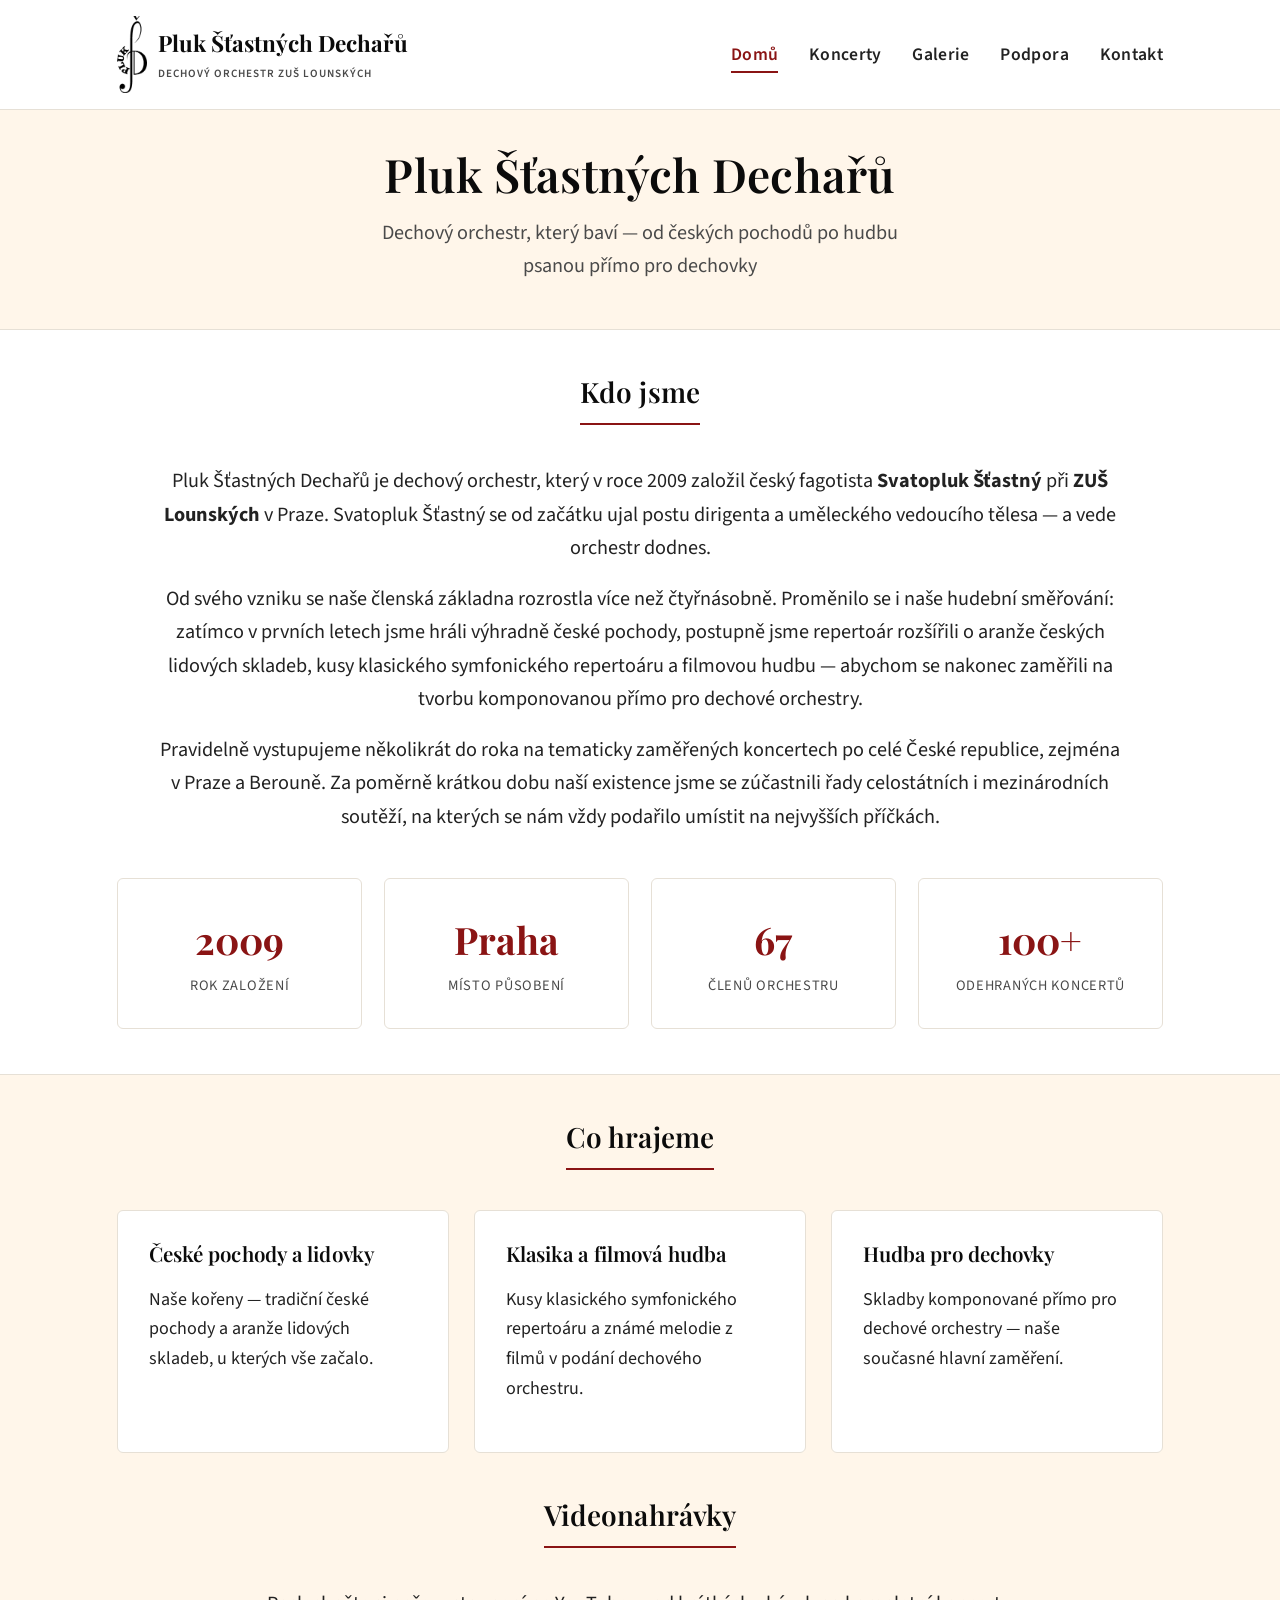
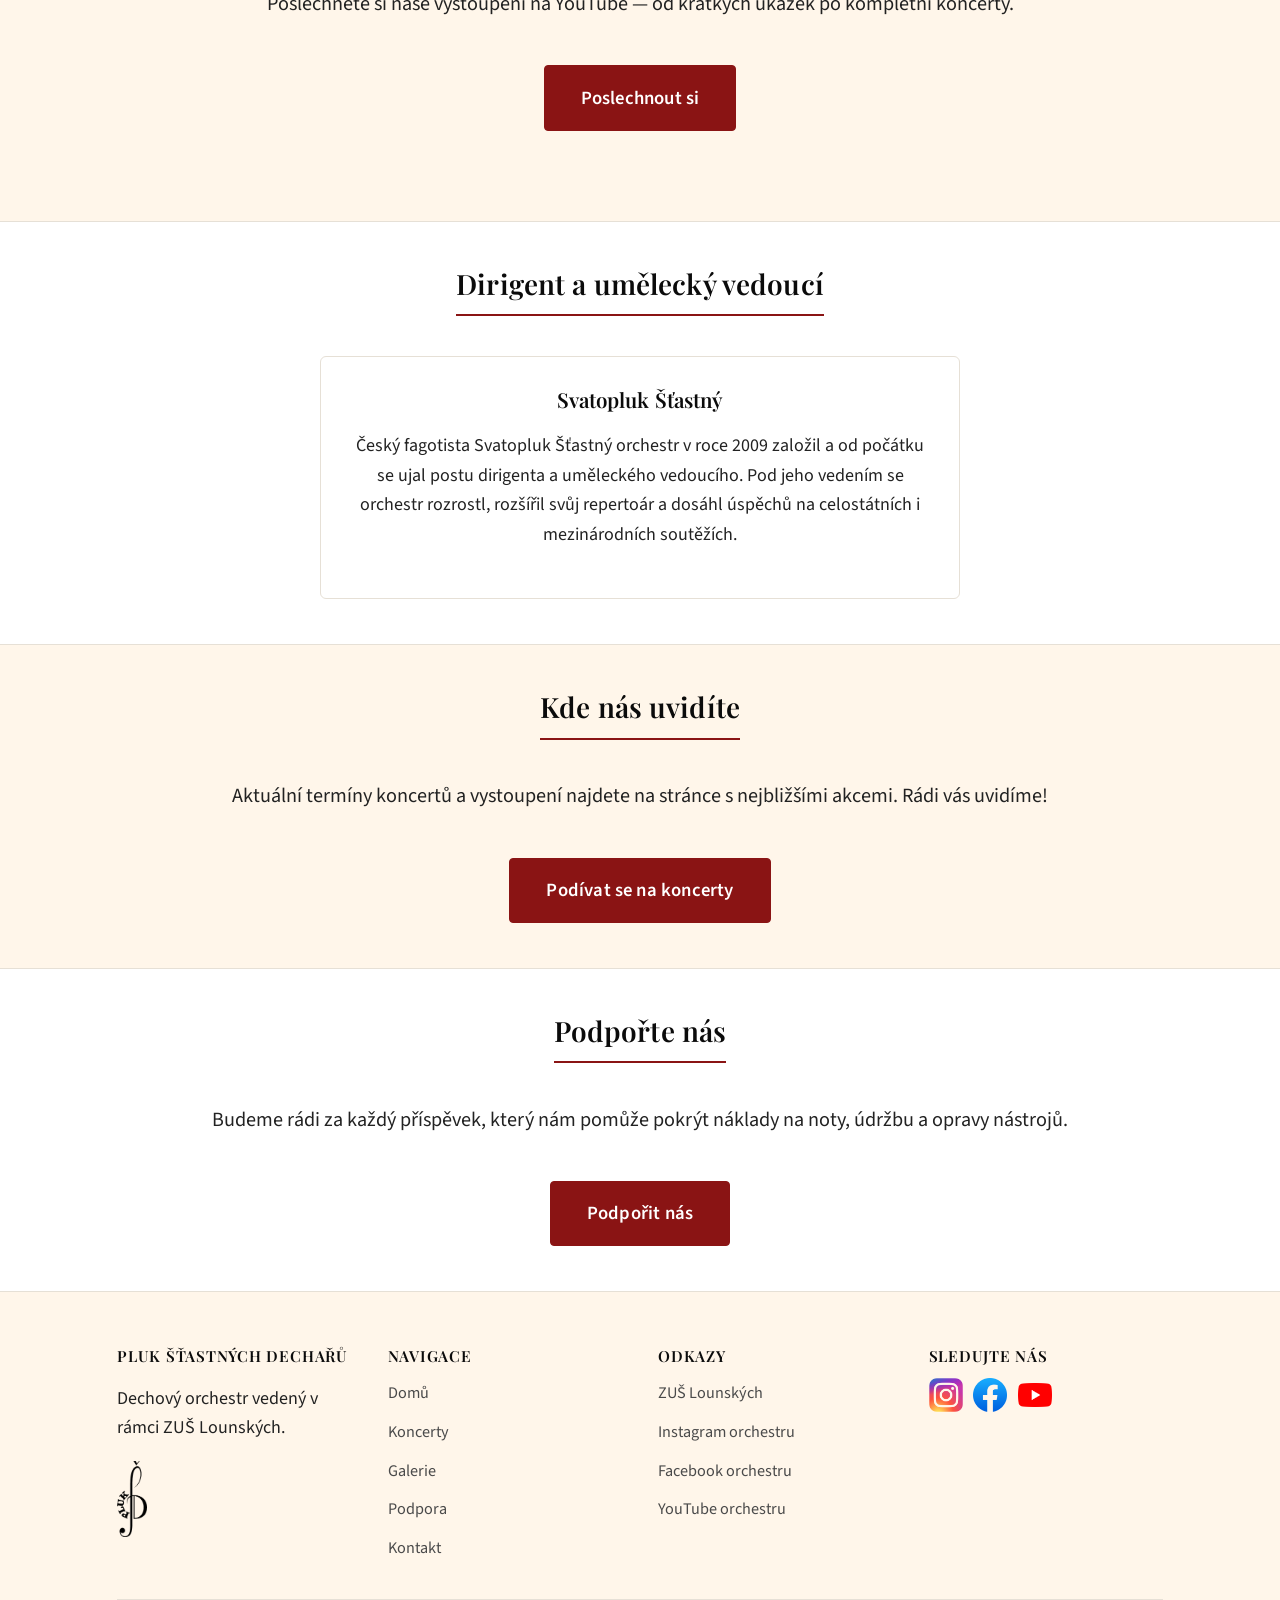
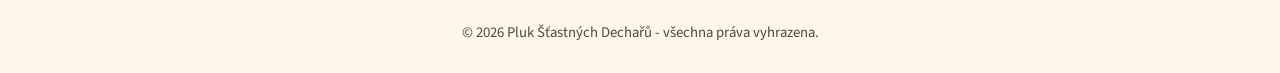
==== index.html @ f194db6c "init commit" ====
<!DOCTYPE html>
<html lang="cs">
<head>
<meta charset="UTF-8">
<meta name="viewport" content="width=device-width, initial-scale=1.0">
<title>Pluk Šťastných Dechařů — dechový orchestr</title>
<meta name="description" content="Pluk Šťastných Dechařů je dechový orchestr vedený v rámci ZUŠ Lounských. Podívejte se na naše koncerty, fotogalerii a podpořte nás.">
<link rel="preconnect" href="https://fonts.googleapis.com">
<link href="https://fonts.googleapis.com/css2?family=Playfair+Display:wght@600;700&family=Source+Sans+Pro:wght@400;600;700&display=swap" rel="stylesheet">
<link rel="stylesheet" href="css/style.css">
<link rel="icon" href="img/icon/favicon_psd.png">
</head>
<body>

<header class="site-header">
  <div class="nav-wrap">
    <a href="index.html" class="brand">
      <img src="img/icon/logo_psd.png" alt="Pluk Šťastných Dechařů" class="brand-logo">
      <span>Pluk Šťastných Dechařů<small>Dechový orchestr ZUŠ Lounských</small></span>
    </a>
    <button class="menu-toggle" aria-label="Otevřít menu" aria-expanded="false">☰</button>
    <nav class="main-nav">
      <ul>
        <li><a href="index.html" class="active">Domů</a></li>
        <li><a href="koncerty.html">Koncerty</a></li>
        <li><a href="galerie.html">Galerie</a></li>
        <li><a href="podpora.html">Podpora</a></li>
        <li><a href="kontakt.html">Kontakt</a></li>
      </ul>
    </nav>
  </div>
</header>

<main>

  <section class="hero">
    <h1>Pluk Šťastných Dechařů</h1>
    <p class="subtitle">Dechový orchestr, který baví — od českých pochodů po hudbu psanou přímo pro dechovky</p>
  </section>

  <section>
    <div class="container">
      <h2 class="section-title">Kdo jsme</h2>
      <p class="lead">
        Pluk Šťastných Dechařů je dechový orchestr, který v roce 2009 založil
        český fagotista <strong>Svatopluk Šťastný</strong> při <strong>ZUŠ Lounských</strong>
        v Praze. Svatopluk Šťastný se od začátku ujal postu dirigenta a uměleckého
        vedoucího tělesa — a vede orchestr dodnes.
      </p>
      <p class="lead">
        Od svého vzniku se naše členská základna rozrostla více než čtyřnásobně.
        Proměnilo se i naše hudební směřování: zatímco v prvních letech jsme
        hráli výhradně české pochody, postupně jsme repertoár rozšířili o aranže
        českých lidových skladeb, kusy klasického symfonického repertoáru
        a filmovou hudbu — abychom se nakonec zaměřili na tvorbu komponovanou
        přímo pro dechové orchestry.
      </p>
      <p class="lead">
        Pravidelně vystupujeme několikrát do roka na tematicky zaměřených
        koncertech po celé České republice, zejména v Praze a Berouně.
        Za poměrně krátkou dobu naší existence jsme se zúčastnili řady
        celostátních i mezinárodních soutěží, na kterých se nám vždy podařilo
        umístit na nejvyšších příčkách.
      </p>

      <div class="stats-grid">
        <div class="stat-card">
          <span class="num">2009</span>
          <span class="label">Rok založení</span>
        </div>
        <div class="stat-card">
          <span class="num">Praha</span>
          <span class="label">Místo působení</span>
        </div>
        <div class="stat-card">
          <span class="num">67</span>
          <span class="label">Členů orchestru</span>
        </div>
        <div class="stat-card">
          <span class="num">100+</span>
          <span class="label">Odehraných koncertů</span>
        </div>
      </div>
    </div>
  </section>

  <section class="alt">
    <div class="container">
      <h2 class="section-title">Co hrajeme</h2>
      <div class="cards-grid">
        <div class="card">
          <h3>České pochody a lidovky</h3>
          <p>Naše kořeny — tradiční české pochody a aranže lidových skladeb, u kterých vše začalo.</p>
        </div>
        <div class="card">
          <h3>Klasika a filmová hudba</h3>
          <p>Kusy klasického symfonického repertoáru a známé melodie z filmů v podání dechového orchestru.</p>
        </div>
        <div class="card">
          <h3>Hudba pro dechovky</h3>
          <p>Skladby komponované přímo pro dechové orchestry — naše současné hlavní zaměření.</p>
        </div>
      </div>
    </div>

    <section>
    <div class="container">
      <h2 class="section-title">Videonahrávky</h2>
      <p class="lead">
        Poslechněte si naše vystoupení na YouTube — od krátkých ukázek po kompletní koncerty.
      </p>
      <div class="cta-center">
        <a href="https://www.youtube.com/@plukstastnychdecharu8950" target="_blank" class="btn">Poslechnout si</a>
      </div>
    </div>
  </section>
  </section>

  <section>
    <div class="container">
      <h2 class="section-title">Dirigent a umělecký vedoucí</h2>
      <div class="card" style="max-width:640px; margin: 2rem auto 0; text-align:center;">
        <h3>Svatopluk Šťastný</h3>
        <p>
          Český fagotista Svatopluk Šťastný orchestr v roce 2009 založil a od
          počátku se ujal postu dirigenta a uměleckého vedoucího. Pod jeho
          vedením se orchestr rozrostl, rozšířil svůj repertoár a dosáhl
          úspěchů na celostátních i mezinárodních soutěžích.
        </p>
      </div>
    </div>
  </section>

  <section class="alt">
    <div class="container">
      <h2 class="section-title">Kde nás uvidíte</h2>
      <p class="lead">
        Aktuální termíny koncertů a vystoupení najdete na stránce s nejbližšími akcemi.
        Rádi vás uvidíme!
      </p>
      <div class="cta-center">
        <a href="koncerty.html" class="btn">Podívat se na koncerty</a>
      </div>
    </div>
  </section>

  <section>
    <div class="container">
      <h2 class="section-title">Podpořte nás</h2>
      <p class="lead">
        Budeme rádi za každý příspěvek, který nám pomůže pokrýt náklady na noty, údržbu a opravy nástrojů.
      </p>
      <div class="cta-center">
        <a href="podpora.html" class="btn">Podpořit nás</a>
      </div>
    </div>
  </section>

</main>

<footer class="site-footer">
  <div class="container">
    <div class="footer-grid">
      <div>
        <h4>Pluk Šťastných Dechařů</h4>
        <p>Dechový orchestr vedený v rámci ZUŠ Lounských.</p>
        <img src="img/icon/logo_psd.png" alt="Pluk Šťastných Dechařů" class="brand-logo">
      </div>
      <div>
        <h4>Navigace</h4>
        <ul>
          <li><a href="index.html">Domů</a></li>
          <li><a href="koncerty.html">Koncerty</a></li>
          <li><a href="galerie.html">Galerie</a></li>
          <li><a href="podpora.html">Podpora</a></li>
          <li><a href="kontakt.html">Kontakt</a></li>
        </ul>
      </div>
      <div>
        <h4>Odkazy</h4>
        <ul>
          <li><a href="https://www.zuslounskych.cz" target="_blank" rel="noopener">ZUŠ Lounských</a></li>
          <li><a href="https://www.instagram.com/plukstastnychdecharu" target="_blank" rel="noopener">Instagram orchestru</a></li>
          <li><a href="https://www.facebook.com/stastnypluk" target="_blank" rel="noopener">Facebook orchestru</a></li>
          <li><a href="https://www.youtube.com/@plukstastnychdecharu8950" target="_blank" rel="noopener">YouTube orchestru</a></li>
        </ul>
      </div>
      <div>
        <h4>Sledujte nás</h4>
        <div class="social-icons">
          <a href="https://www.instagram.com/plukstastnychdecharu" aria-label="Instagram" target="_blank" rel="noopener"><img src="img/icon/socials/InstagramIcon.png" alt="Instagram"></a>
          <a href="https://www.facebook.com/stastnypluk" aria-label="Facebook" target="_blank" rel="noopener"><img src="img/icon/socials/FacebookIcon.png" alt="Facebook"></a>
          <a href="https://www.youtube.com/@plukstastnychdecharu8950" aria-label="YouTube" target="_blank" rel="noopener"><img src="img/icon/socials/YoutubeIcon.png" alt="YouTube"></a>
        </div>
      </div>
    </div>
    <div class="footer-bottom">
      &copy; <span id="year"></span> Pluk Šťastných Dechařů - všechna práva vyhrazena.
    </div>
  </div>
</footer>

<script src="js/main.js"></script>
<script>document.getElementById('year').textContent = new Date().getFullYear();</script>
</body>
</html>
---- css/style.css ----
/* ==========================================================================
   Pluk Šťastných Dechařů — hlavní stylopis
   Světlé, čisté téma s červeno-zlatými akcenty
   ========================================================================== */

:root {
  --white: #ffffff;
  --off-white: #fff5e8e7;
  --paper: #f4f1ec;
  --ink: #1c1411;
  --ink-soft: #4a3f3a;
  --ink-muted: #7a6e67;
  --line: #e6e0d6;
  --line-strong: #d8cfc0;

  --red: #7a1212;
  --red-dark: #5c0d0d;
  --red-soft: #a52424;
  --gold: #b8862b;
  --gold-bright: #c99b3a;
  --gold-bg: #fbf3df;

  --shadow-sm: 0 1px 3px rgba(28, 20, 17, 0.06), 0 1px 2px rgba(28, 20, 17, 0.08);
  --shadow-md: 0 4px 14px rgba(28, 20, 17, 0.08);
  --shadow-lg: 0 10px 30px rgba(28, 20, 17, 0.12);

  --radius-sm: 4px;
  --radius-md: 6px;
  --radius-lg: 8px;

  --ease: cubic-bezier(0.22, 1, 0.36, 1);

  --font-display: 'Playfair Display', 'Georgia', serif;
  --font-body: 'Source Sans Pro', 'Segoe UI', sans-serif;

  --max-width: 1100px;
}

* {
  box-sizing: border-box;
}

html {
  scroll-behavior: smooth;
}

body {
  margin: 0;
  font-family: var(--font-body);
  background: var(--white);
  color: var(--ink-soft);
  line-height: 1.65;
  min-height: 100vh;
  display: flex;
  flex-direction: column;
}

h1, h2, h3, h4 {
  font-family: var(--font-display);
  color: var(--ink);
  font-weight: 600;
  margin-top: 0;
  letter-spacing: 0.005em;
  line-height: 1.25;
}

a {
  color: var(--red);
  text-decoration: none;
  transition: color 0.2s ease;
}

a:hover {
  color: var(--red);
  text-decoration: underline;
}

img {
  max-width: 100%;
  display: block;
}

code {
  background: var(--paper);
  padding: 0.1rem 0.4rem;
  border-radius: var(--radius-sm);
  font-size: 0.9em;
}

.container {
  max-width: var(--max-width);
  margin: 0 auto;
  padding: 0 1.5rem;
}

/* ---------------- Header / Navigace ---------------- */

header.site-header {
  background: rgba(255, 255, 255, 0.92);
  backdrop-filter: blur(10px) saturate(140%);
  -webkit-backdrop-filter: blur(10px) saturate(140%);
  border-bottom: 1px solid var(--line);
  position: sticky;
  top: 0;
  z-index: 100;
}

.nav-wrap {
  max-width: var(--max-width);
  margin: 0 auto;
  display: flex;
  align-items: center;
  justify-content: space-between;
  padding: 0.9rem 1.5rem;
}

.brand {
  display: flex;
  align-items: center;
  gap: 0.6rem;
  font-family: var(--font-display);
  font-size: 1.15rem;
  color: var(--ink);
  font-weight: 700;
}

.brand .note-icon {
  display: none;
}

.brand-logo {
  width: 30px;
  height: auto;
  object-fit: contain;
  display: block;
  border-radius: 6px;
}

.brand small {
  display: block;
  font-family: var(--font-body);
  font-size: 0.62rem;
  color: var(--ink-muted);
  font-weight: 600;
  letter-spacing: 0.09em;
  text-transform: uppercase;
  margin-top: 0.15rem;
}

nav.main-nav ul {
  list-style: none;
  display: flex;
  gap: 1.7rem;
  margin: 0;
  padding: 0;
}

nav.main-nav a {
  position: relative;
  color: var(--ink-soft);
  font-weight: 600;
  font-size: 0.88rem;
  letter-spacing: 0.02em;
  padding-bottom: 4px;
  transition: color 0.2s ease;
}

nav.main-nav a::after {
  content: '';
  position: absolute;
  left: 0;
  bottom: -2px;
  width: 0;
  height: 2px;
  background: var(--red);
  transition: width 0.25s var(--ease);
}

nav.main-nav a:hover,
nav.main-nav a.active {
  color: var(--red);
  text-decoration: none;
}

nav.main-nav a:hover::after,
nav.main-nav a.active::after {
  width: 100%;
}

.menu-toggle {
  display: none;
  background: var(--white);
  border: 1px solid var(--line-strong);
  color: var(--ink);
  font-size: 1.3rem;
  padding: 0.3rem 0.7rem;
  border-radius: var(--radius-sm);
  cursor: pointer;
  transition: background 0.2s ease;
}

.menu-toggle:hover {
  background: var(--paper);
}

@media (max-width: 760px) {
  .menu-toggle {
    display: block;
  }

  nav.main-nav {
    width: 100%;
    display: none;
  }

  nav.main-nav.open {
    display: block;
  }

  nav.main-nav ul {
    flex-direction: column;
    gap: 0;
    border-top: 1px solid var(--line);
    margin-top: 0.8rem;
  }

  nav.main-nav a {
    display: block;
    padding: 0.8rem 0.2rem;
  }

  .nav-wrap {
    flex-wrap: wrap;
  }
}

/* ---------------- Hero ---------------- */

.hero {
  text-align: center;
  padding: 2rem 1.5rem 1rem;
  background: var(--off-white);
  border-bottom: 1px solid var(--line);
}

.hero h1 {
  font-size: clamp(1.9rem, 3.6vw, 2.7rem);
  margin-bottom: 0.7rem;
}

.hero .subtitle {
  font-size: 1.08rem;
  color: var(--ink-muted);
  font-weight: 400;
  max-width: 560px;
  margin: 0 auto 1.6rem;
}

.hero .badges {
  display: flex;
  flex-wrap: wrap;
  justify-content: center;
  gap: 0.6rem;
  margin-top: 0.5rem;
}

.hero .badge {
  display: inline-flex;
  align-items: center;
  gap: 0.4rem;
  padding: 0.45rem 1.1rem;
  border: 1px solid var(--line-strong);
  background: var(--white);
  border-radius: var(--radius-sm);
  color: var(--ink-soft);
  font-size: 0.82rem;
  font-weight: 600;
  letter-spacing: 0.02em;
}

/* ---------------- Sekce obecně ---------------- */

main {
  flex: 1;
}

section {
  padding: 2.5rem 0;
}

section.alt {
  background: var(--off-white);
  border-top: 1px solid var(--line);
  border-bottom: 1px solid var(--line);
}

.section-title {
display: table;
margin: 0 auto 2.2rem;
font-size: 1.55rem;
position: relative;
}

.section-title::after {
content: '';
display: block;
width: 100%;
height: 2px;
background: var(--red);
margin: 0.7rem auto 0;
}

.lead {
  font-size: 1.04rem;
  max-width: 960px;
  margin: 0 auto 1rem;
  text-align: center;
  color: var(--ink-soft);
}

/* ---------------- Karty / Statistiky ---------------- */

.stats-grid {
  display: grid;
  grid-template-columns: repeat(auto-fit, minmax(150px, 1fr));
  gap: 1.2rem;
  margin-top: 2.5rem;
}

.stat-card {
  text-align: center;
  background: var(--white);
  border: 1px solid var(--line);
  border-radius: var(--radius-md);
  padding: 1.6rem 1rem;
  transition: border-color 0.2s ease, box-shadow 0.2s ease;
}

.stat-card:hover {
  border-color: var(--line-strong);
  box-shadow: var(--shadow-sm);
}

.stat-card .num {
  font-family: var(--font-display);
  font-size: 1.9rem;
  color: var(--red);
  display: block;
  font-weight: 700;
}

.stat-card .label {
  font-size: 0.8rem;
  color: var(--ink-muted);
  text-transform: uppercase;
  letter-spacing: 0.05em;
}

.cards-grid {
  display: grid;
  grid-template-columns: repeat(auto-fit, minmax(260px, 1fr));
  gap: 1.4rem;
  margin-top: 2rem;
}

.card {
  background: var(--white);
  border: 1px solid var(--line);
  border-radius: var(--radius-md);
  padding: 1.7rem;
  transition: border-color 0.2s ease, box-shadow 0.2s ease;
}

.card:hover {
  border-color: var(--line-strong);
  box-shadow: var(--shadow-sm);
}

.card h3 {
  font-size: 1.08rem;
  margin-bottom: 0.5rem;
}

/* ---------------- Tlačítka ---------------- */

.btn {
  display: inline-block;
  background: var(--red);
  color: var(--white);
  font-weight: 600;
  padding: 0.8rem 1.8rem;
  border-radius: var(--radius-sm);
  border: 1px solid var(--red);
  cursor: pointer;
  font-size: 0.95rem;
  letter-spacing: 0.01em;
  transition: background 0.2s var(--ease), transform 0.2s var(--ease), box-shadow 0.2s var(--ease);
}

.btn:hover {
  background: var(--red-dark);
  transform: translateY(-2px);
  box-shadow: var(--shadow-md);
  text-decoration: none;
  color: var(--white);
}

.btn-outline {
  background: var(--white);
  border: 1px solid var(--line-strong);
  color: var(--ink);
}

.btn-outline:hover {
  background: var(--paper);
  color: var(--ink);
  box-shadow: none;
}

.btn-sm {
  padding: 0.55rem 1.2rem;
  font-size: 0.85rem;
}

.cta-center {
  text-align: center;
  margin-top: 2.5rem;
}

/* ---------------- Koncerty / Aktuality ---------------- */

.event-card {
  display: flex;
  gap: 1.5rem;
  background: var(--white);
  border: 1px solid var(--line);
  border-radius: var(--radius-md);
  padding: 1.5rem;
  margin-bottom: 1.2rem;
  align-items: flex-start;
  transition: border-color 0.2s ease, box-shadow 0.2s ease;
}

.event-card:hover {
  border-color: var(--line-strong);
  box-shadow: var(--shadow-sm);
}

.event-date {
  flex: 0 0 74px;
  text-align: center;
  background: var(--red);
  color: var(--white);
  border-radius: var(--radius-sm);
  padding: 0.65rem 0.4rem;
  font-weight: 700;
}

.event-date .day {
  font-size: 1.5rem;
  font-family: var(--font-display);
  line-height: 1;
}

.event-date .month {
  text-transform: uppercase;
  font-size: 0.68rem;
  letter-spacing: 0.05em;
  opacity: 0.9;
}

.event-info {
  flex: 1;
  min-width: 0;
}

.event-info h3 {
  margin-bottom: 0.3rem;
  font-size: 1.1rem;
}

.event-info .meta {
  color: var(--red);
  font-size: 0.85rem;
  font-weight: 600;
  margin-bottom: 0.5rem;
  display: flex;
  flex-wrap: wrap;
  gap: 0.3rem 1rem;
}

.event-info p.desc {
  margin: 0 0 0.9rem;
  color: var(--ink-soft);
}

.event-map-link {
  display: inline-flex;
  align-items: center;
  gap: 0.4rem;
  font-size: 0.85rem;
  font-weight: 600;
  color: var(--ink);
  border: 1px solid var(--line-strong);
  background: var(--off-white);
  padding: 0.45rem 0.95rem;
  border-radius: var(--radius-sm);
  transition: background 0.2s ease, border-color 0.2s ease;
}

.event-map-link:hover {
  background: var(--paper);
  border-color: var(--gold);
  text-decoration: none;
  color: var(--ink);
}

.event-map-embed {
  margin-top: 1rem;
  border-radius: var(--radius-sm);
  overflow: hidden;
  border: 1px solid var(--line);
}

.event-map-embed iframe {
  display: block;
  width: 100%;
  height: 220px;
  border: 0;
  filter: grayscale(0.25) contrast(1.02);
}

.tag-past {
  opacity: 0.75;
}

@media (max-width: 560px) {
  .event-card {
    flex-direction: column;
    align-items: flex-start;
  }

  .event-date {
    align-self: flex-start;
  }
}

/* ---------------- Galerie ---------------- */

.gallery-grid {
  display: grid;
  grid-template-columns: repeat(auto-fill, minmax(220px, 1fr));
  gap: 1rem;
  margin-top: 2rem;
}

.gallery-item {
  position: relative;
  border-radius: var(--radius-sm);
  overflow: hidden;
  cursor: pointer;
  border: 1px solid var(--line);
  aspect-ratio: 4 / 3;
  background: var(--paper);
  transition: border-color 0.2s ease, box-shadow 0.2s ease;
}

.gallery-item:hover {
  border-color: var(--line-strong);
  box-shadow: var(--shadow-sm);
}

.gallery-item img {
  width: 100%;
  height: 100%;
  object-fit: cover;
  transition: transform 0.4s var(--ease);
}

.gallery-item:hover img {
  transform: scale(1.05);
}

.gallery-item .placeholder-label {
  position: absolute;
  inset: 0;
  display: flex;
  align-items: center;
  justify-content: center;
  text-align: center;
  font-size: 0.82rem;
  color: var(--ink-muted);
}

.gallery-caption {
  position: absolute;
  bottom: 0;
  left: 0;
  right: 0;
  background: linear-gradient(0deg, rgba(28,20,17,0.78), transparent);
  color: var(--white);
  font-size: 0.78rem;
  padding: 1.2rem 0.6rem 0.4rem;
  opacity: 0;
  transition: opacity 0.2s ease;
}

.gallery-item:hover .gallery-caption {
  opacity: 1;
}

/* Lightbox */

.lightbox-overlay {
  position: fixed;
  inset: 0;
  background: rgba(20, 14, 12, 0.92);
  display: none;
  align-items: center;
  justify-content: center;
  z-index: 1000;
  padding: 2rem;
}

.lightbox-overlay.open {
  display: flex;
}

.lightbox-content {
  max-width: 90vw;
  max-height: 85vh;
  text-align: center;
  position: relative;
}

.lightbox-content img,
.lightbox-content .placeholder-label {
  max-width: 100%;
  max-height: 75vh;
  border-radius: var(--radius-sm);
}

.lightbox-content .placeholder-label {
  width: 70vw;
  max-width: 700px;
  aspect-ratio: 4/3;
  display: flex;
  align-items: center;
  justify-content: center;
  background: var(--off-white);
  color: var(--ink-muted);
  margin: 0 auto;
}

.lightbox-caption {
  margin-top: 1rem;
  color: var(--white);
  font-size: 0.95rem;
}

.lightbox-close,
.lightbox-prev,
.lightbox-next {
  position: absolute;
  background: rgba(255,255,255,0.95);
  border: none;
  color: var(--ink);
  cursor: pointer;
  border-radius: 50%;
  width: 40px;
  height: 40px;
  font-size: 1.2rem;
  line-height: 1;
  display: flex;
  align-items: center;
  justify-content: center;
}

.lightbox-close {
  top: -3rem;
  right: 0;
}

.lightbox-prev {
  left: -3.5rem;
  top: 50%;
  transform: translateY(-50%);
}

.lightbox-next {
  right: -3.5rem;
  top: 50%;
  transform: translateY(-50%);
}

@media (max-width: 700px) {
  .lightbox-prev { left: 0.2rem; }
  .lightbox-next { right: 0.2rem; }
  .lightbox-close { top: 0.2rem; right: 0.2rem; }
}

/* ---------------- Podpora ---------------- */

.support-box {
  max-width: 560px;
  margin: 2rem auto;
  text-align: center;
  background: var(--white);
  border: 1px solid var(--line-strong);
  border-radius: var(--radius-lg);
  padding: 2.4rem 2rem;
  box-shadow: var(--shadow-md);
}

.support-box .account-number {
  font-family: var(--font-display);
  font-size: clamp(1.5rem, 4.5vw, 2.1rem);
  color: var(--red);
  letter-spacing: 0.02em;
  margin: 1rem 0;
  word-break: break-word;
  font-weight: 700;
}

.support-box .qr-placeholder {
  width: 150px;
  height: 150px;
  margin: 1.2rem auto 0;
  background: repeating-conic-gradient(var(--paper) 0% 25%, var(--ink) 0% 50%) 0 0/18px 18px;
  border: 1px solid var(--line-strong);
  border-radius: var(--radius-sm);
}

.supporters-list {
  display: flex;
  flex-wrap: wrap;
  gap: 0.6rem;
  justify-content: center;
  margin-top: 1.5rem;
}

.supporter-pill {
  background: var(--gold-bg);
  border: 1px solid var(--line-strong);
  color: var(--ink-soft);
  padding: 0.4rem 1rem;
  border-radius: var(--radius-sm);
  font-size: 0.86rem;
}

/* ---------------- Kontakt ---------------- */

.contact-grid {
  display: grid;
  grid-template-columns: repeat(auto-fit, minmax(340px, 1fr));
  gap: 1.4rem;
  margin-top: 2rem;
}

.contact-card {
  background: var(--white);
  border: 1px solid var(--line);
  border-radius: var(--radius-md);
  padding: 1.7rem;
  text-align: center;
  transition: border-color 0.2s ease, box-shadow 0.2s ease;
}

.contact-card:hover {
  border-color: var(--line-strong);
  box-shadow: var(--shadow-sm);
}

.contact-card .icon {
  display: none;
}

.contact-card h3 {
  font-size: 1rem;
  margin-bottom: 0.5rem;
}

form.contact-form {
  max-width: 600px;
  margin: 2.5rem auto 0;
  display: grid;
  gap: 1rem;
}

form.contact-form label {
  font-weight: 600;
  color: var(--ink);
  margin-bottom: 0.3rem;
  display: block;
  font-size: 0.92rem;
}

form.contact-form input,
form.contact-form textarea {
  width: 100%;
  padding: 0.7rem 0.9rem;
  border-radius: var(--radius-sm);
  border: 1px solid var(--line-strong);
  background: var(--white);
  color: var(--ink);
  font-family: var(--font-body);
  font-size: 1rem;
}

form.contact-form textarea {
  min-height: 140px;
  resize: vertical;
}

form.contact-form input:focus,
form.contact-form textarea:focus {
  outline: 2px solid var(--gold);
  outline-offset: 1px;
}

/* ---------------- Footer ---------------- */

footer.site-footer {
  background: var(--off-white);
  border-top: 1px solid var(--line);
  padding: 3rem 0 1.5rem;
  margin-top: auto;
}

.footer-grid {
  display: grid;
  grid-template-columns: repeat(auto-fit, minmax(200px, 1fr));
  gap: 2rem;
  margin-bottom: 1.5rem;
}

.footer-grid h4 {
  font-size: 0.85rem;
  color: var(--ink);
  margin-bottom: 0.7rem;
  text-transform: uppercase;
  letter-spacing: 0.05em;
}

.footer-grid ul {
  list-style: none;
  padding: 0;
  margin: 0;
}

.footer-grid li {
  margin-bottom: 0.5rem;
}

.footer-grid a {
  color: var(--ink-muted);
  font-size: 0.9rem;
}

.footer-bottom {
  text-align: center;
  border-top: 1px solid var(--line);
  padding-top: 1.2rem;
  font-size: 0.82rem;
  color: var(--ink-muted);
}

.social-icons {
  display: flex;
  gap: 0.6rem;
}

.social-icons a {
  display: inline-flex;
  align-items: center;
  justify-content: center;
  width: auto;
  height: auto;
  border: none;
  background: transparent;
  border-radius: 0;
  font-size: 1rem;
  transition: transform 0.2s ease;
}

.social-icons a img {
  width: 34px;
  height: 34px;
  object-fit: contain;
}

.social-icons a:hover {
  border-color: var(--gold);
  transform: translateY(-2px);
  text-decoration: none;
}

/* ---------------- Page header pro podstránky ---------------- */

.page-header {
  text-align: center;
  padding: 2rem 1.5rem 1rem;
  background: var(--off-white);
  border-bottom: 1px solid var(--line);
}

.page-header h1 {
  font-size: clamp(1.6rem, 3vw, 2.1rem);
  margin-bottom: 0.4rem;
}

.page-header p {
  color: var(--ink-muted);
  font-size: 1rem;
}

/* ---------------- Desktop adjustments: larger text + higher contrast ---------------- */
@media (min-width: 761px) {
  :root {
    /* Slightly larger base font for rem sizing on desktop */
    font-size: 18px;

    /* Stronger contrast colors for better readability on larger screens */
    --ink: #0b0b0b;        /* very dark text */
    --ink-soft: #222222;   /* primary body text */
    --ink-muted: #4a4a4a;  /* secondary text */
    --red: #8a1414;        /* slightly brighter red */
    --gold: #c99b3a;       /* keep gold accent */
  }

  /* Larger base sizes for desktop */
  body { font-size: 1rem; }
  .brand { font-size: 1.25rem; }
  nav.main-nav a { font-size: 0.98rem; }
  .lead, .hero .subtitle, .page-header p { font-size: 1.12rem; }
  .card h3 { font-size: 1.14rem; }
  .stat-card .num { font-size: 2.1rem; }
  .btn { font-size: 1.04rem; padding: 0.9rem 2rem; }
}
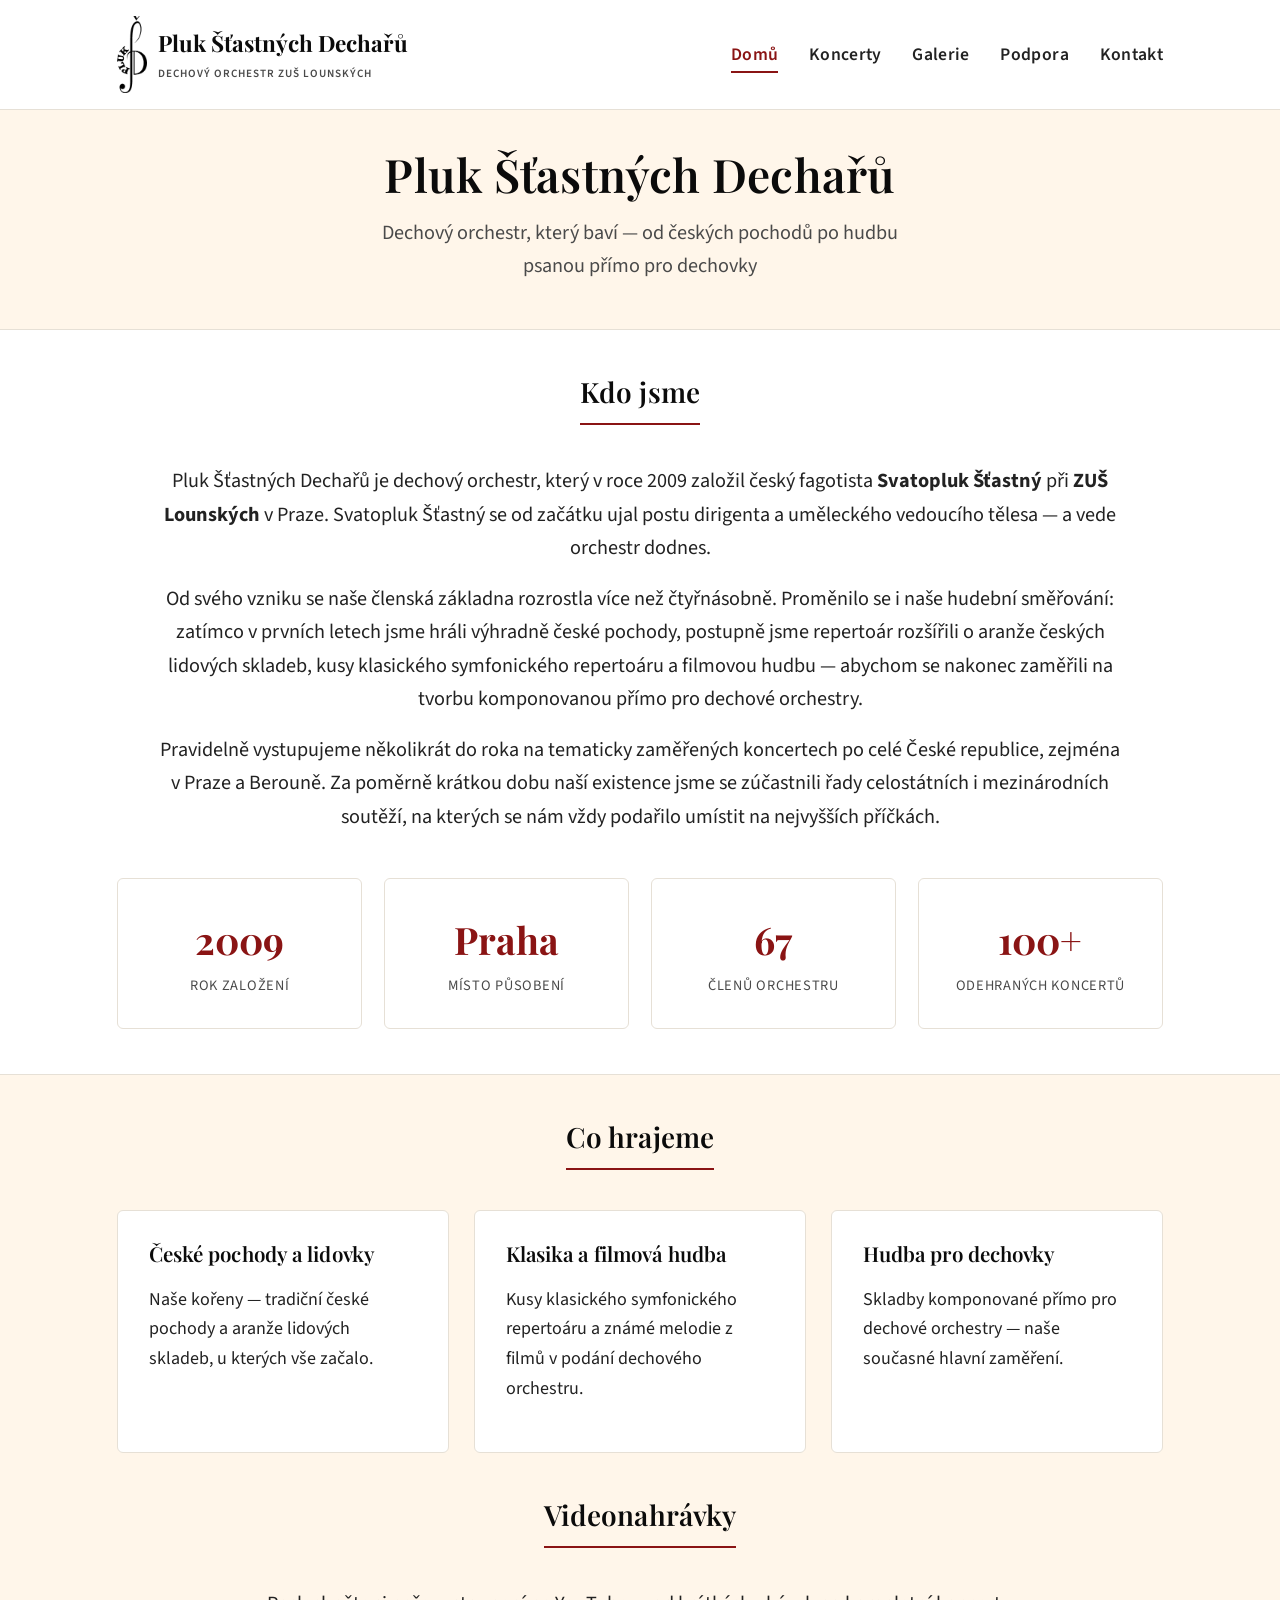
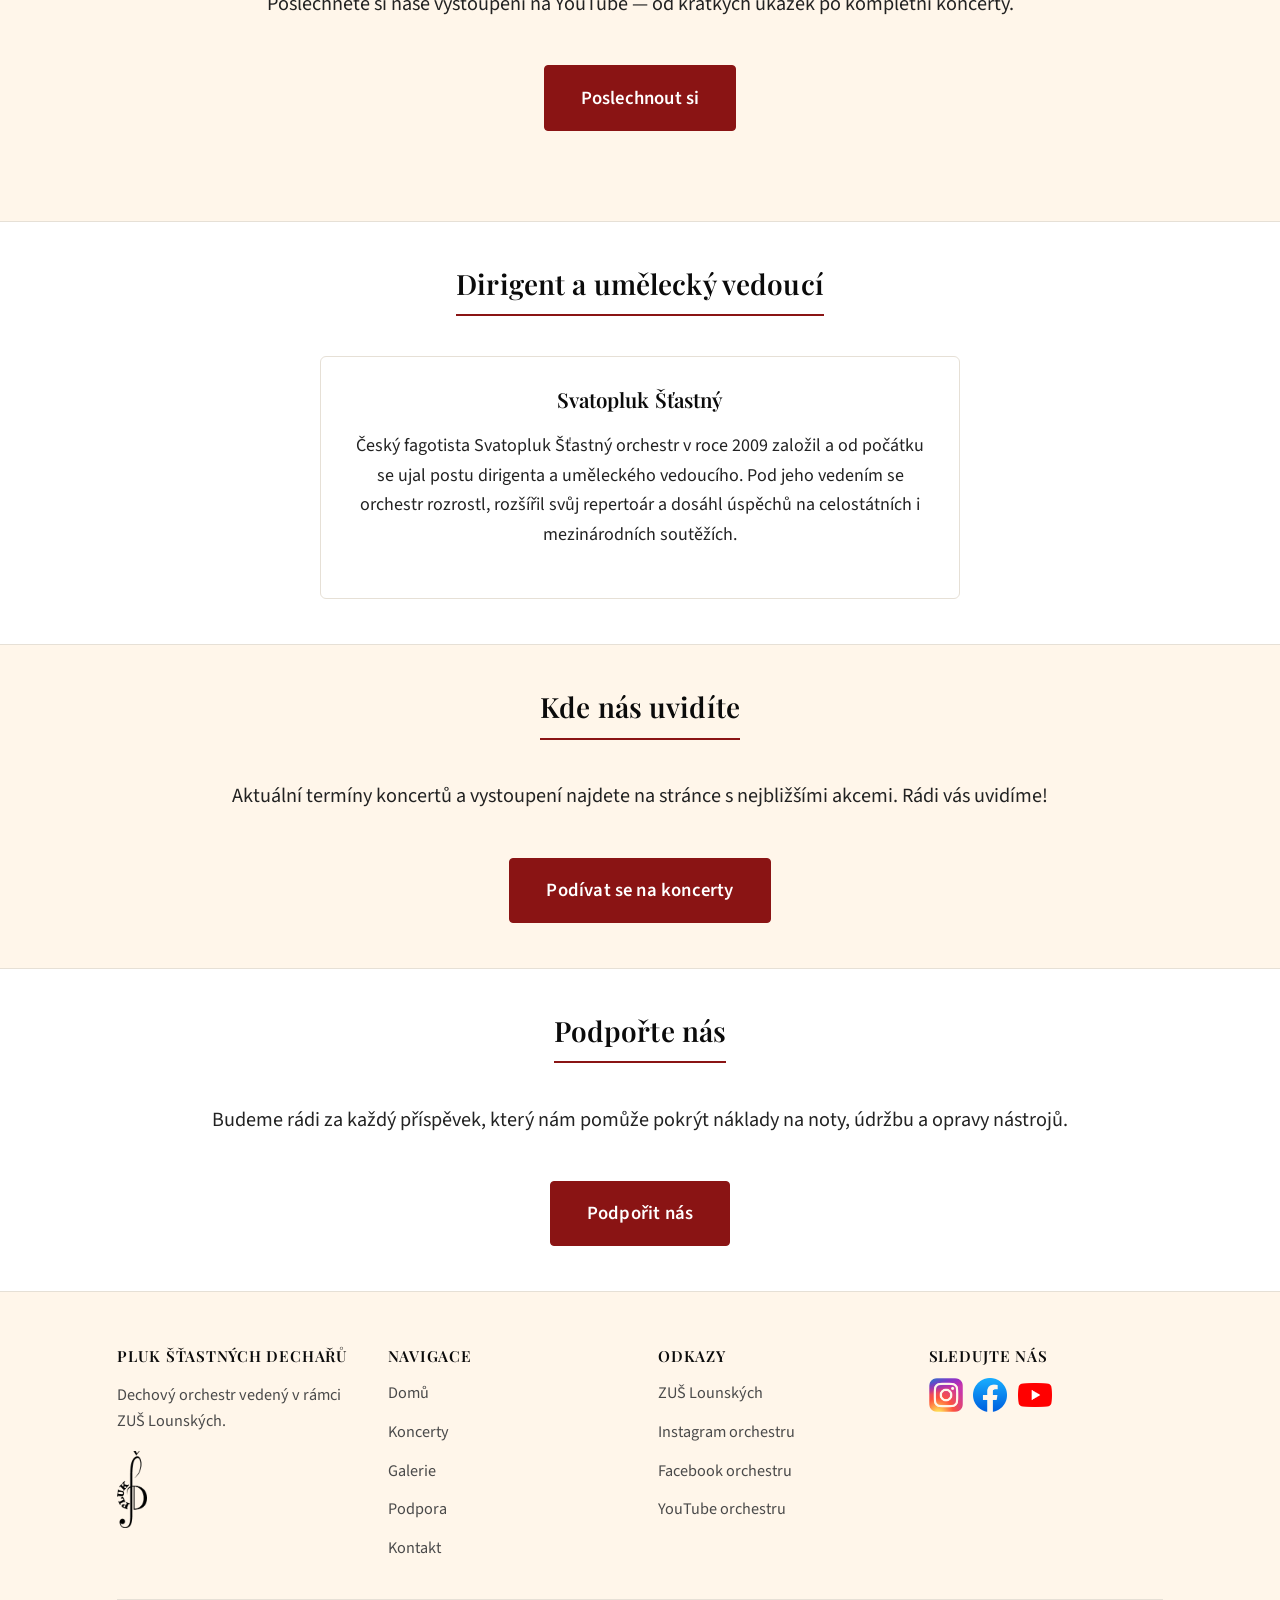
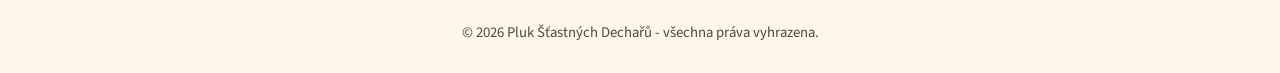
==== commit 2756863b: "minor touches, footer, logos, images, contact" ====
--- a/index.html
+++ b/index.html
@@ -162,9 +162,11 @@
   <div class="container">
     <div class="footer-grid">
       <div>
+        <a href="index.html">
         <h4>Pluk Šťastných Dechařů</h4>
         <p>Dechový orchestr vedený v rámci ZUŠ Lounských.</p>
         <img src="img/icon/logo_psd.png" alt="Pluk Šťastných Dechařů" class="brand-logo">
+        </a>
       </div>
       <div>
         <h4>Navigace</h4>
--- a/css/style.css
+++ b/css/style.css
@@ -633,70 +633,60 @@
   position: relative;
 }
 
-.lightbox-content img,
-.lightbox-content .placeholder-label {
-  max-width: 100%;
-  max-height: 75vh;
-  border-radius: var(--radius-sm);
-}
-
-.lightbox-content .placeholder-label {
-  width: 70vw;
-  max-width: 700px;
-  aspect-ratio: 4/3;
+/* Base button style: Transparent and invisible background */
+.lightbox-close,
+.lightbox-prev,
+.lightbox-next {
+  position: absolute;
+  background: transparent;
+  border: none;
+  cursor: pointer;
+  width: 45px;
+  height: 45px;
   display: flex;
   align-items: center;
   justify-content: center;
-  background: var(--off-white);
-  color: var(--ink-muted);
-  margin: 0 auto;
+  padding: 0;
+  transition: transform 0.2s ease;
+  z-index: 10;
+}
+
+/* The Icon images inside buttons */
+.lightbox-close img,
+.lightbox-prev img,
+.lightbox-next img {
+  width: 100%;
+  height: auto;
+  transition: transform 0.2s ease;
+  pointer-events: none; /* Allows click to pass through to the button */
+  filter: drop-shadow(0 2px 4px rgba(0,0,0,0.3)); /* Makes white icons pop on light photos */
+}
+
+/* Hover Scale Effect */
+.lightbox-close:hover img,
+.lightbox-prev:hover img,
+.lightbox-next:hover img {
+  transform: scale(1.2);
+}
+
+/* Positioning */
+.lightbox-close { top: -3rem; right: 0; }
+.lightbox-prev  { left: -3.5rem; top: 50%; transform: translateY(-50%); }
+.lightbox-next  { right: -3.5rem; top: 50%; transform: translateY(-50%); }
+
+/* Mobile Optimizations */
+@media (max-width: 700px) {
+  .lightbox-prev { left: -1.7rem; top: 40%}
+  .lightbox-next { right: -1.7rem; top: 40%}
+  .lightbox-close { top: -2rem; }
+  
+  .lightbox-prev, .lightbox-next, .lightbox-close  { width: 25px; height: 25px; }
 }
 
 .lightbox-caption {
   margin-top: 1rem;
   color: var(--white);
   font-size: 0.95rem;
-}
-
-.lightbox-close,
-.lightbox-prev,
-.lightbox-next {
-  position: absolute;
-  background: rgba(255,255,255,0.95);
-  border: none;
-  color: var(--ink);
-  cursor: pointer;
-  border-radius: 50%;
-  width: 40px;
-  height: 40px;
-  font-size: 1.2rem;
-  line-height: 1;
-  display: flex;
-  align-items: center;
-  justify-content: center;
-}
-
-.lightbox-close {
-  top: -3rem;
-  right: 0;
-}
-
-.lightbox-prev {
-  left: -3.5rem;
-  top: 50%;
-  transform: translateY(-50%);
-}
-
-.lightbox-next {
-  right: -3.5rem;
-  top: 50%;
-  transform: translateY(-50%);
-}
-
-@media (max-width: 700px) {
-  .lightbox-prev { left: 0.2rem; }
-  .lightbox-next { right: 0.2rem; }
-  .lightbox-close { top: 0.2rem; right: 0.2rem; }
 }
 
 /* ---------------- Podpora ---------------- */
@@ -750,9 +740,10 @@
 
 /* ---------------- Kontakt ---------------- */
 
+
 .contact-grid {
   display: grid;
-  grid-template-columns: repeat(auto-fit, minmax(340px, 1fr));
+  grid-template-columns: repeat(2, 1fr); 
   gap: 1.4rem;
   margin-top: 2rem;
 }
@@ -816,6 +807,12 @@
 form.contact-form textarea:focus {
   outline: 2px solid var(--gold);
   outline-offset: 1px;
+}
+
+@media (max-width: 768px) {
+  .contact-grid {
+    grid-template-columns: 1fr;
+  }
 }
 
 /* ---------------- Footer ---------------- */
